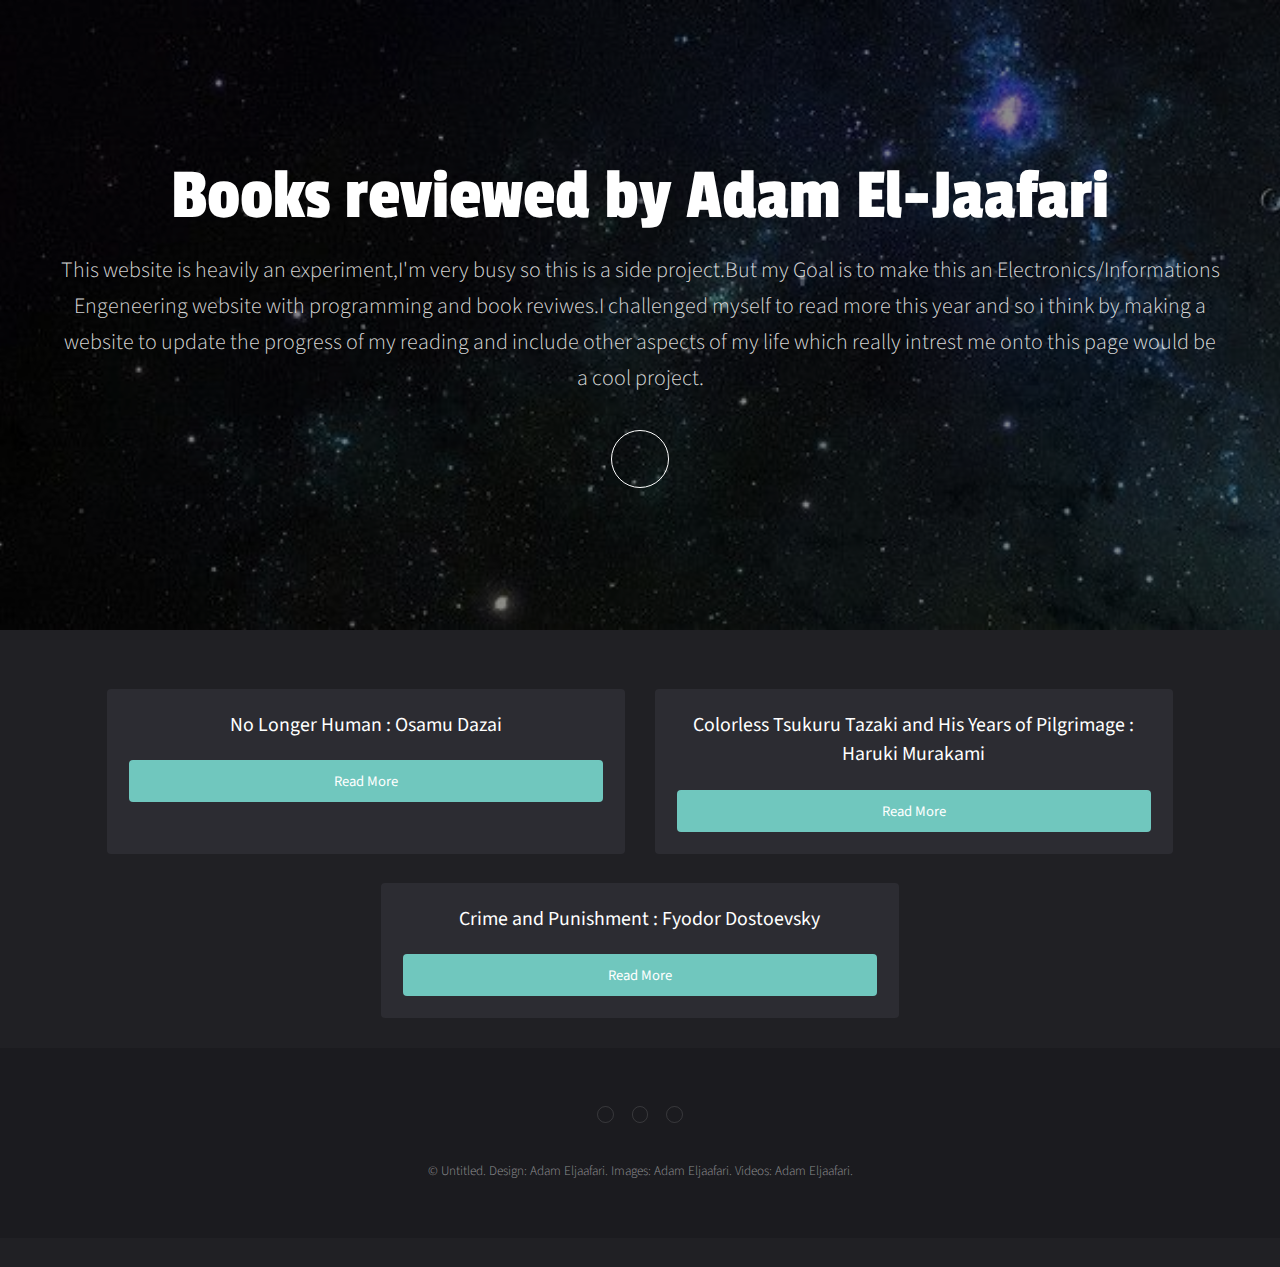
==== index.html @ 01884f1a "Add files via upload" ====
<!DOCTYPE HTML>
<!--
	Full Motion by TEMPLATED
	templated.co @templatedco
	Released for free under the Creative Commons Attribution 3.0 license (templated.co/license)
-->
<html>
	<head>
		<title>My Life</title>
		<meta charset="utf-8" />
		<meta name="viewport" content="width=device-width, initial-scale=1" />
		<link rel="stylesheet" href="assets/css/main.css" />
	</head>
	<body id="top">

			<!-- Banner -->
			<!--
				To use a video as your background, set data-video to the name of your video without
				its extension (eg. images/banner). Your video must be available in both .mp4 and .webm
				formats to work correctly.
			-->
				<section id="banner">
					<div class="inner">
						<header>
							<h1>Books reviewed by Adam El-Jaafari</h1>
							<p>This website is heavily an experiment,I'm very busy so this is a side project.But my Goal is to make this an Electronics/Informations Engeneering website with programming and book reviwes.I challenged myself to read more this year and so i think by making a website to update the progress of my reading and include other aspects of my life which really intrest me onto this page would be a cool project.
							</p>
						</header>
						<a href="#main" class="more">Learn More</a>
					</div>
				</section>

			<!-- Main -->
				<div id="main">
					<div class="inner">

					<!-- Boxes -->
						<div class="thumbnails">

							<div class="box">
								<a href="NLH.html" class="image fit"><img src="images/pic01.jpg" alt="" /></a>
								<div class="inner">
									<h3>No Longer Human : Osamu Dazai</h3>
									
									<a href="NLH.html" class="button fit">Read More</a>
								</div>
							</div>

							<div class="box">
								<a href="CTT.html" class="image fit"><img src="images/pic02.jpg" alt="" /></a>
								<div class="inner">
									<h3>Colorless Tsukuru Tazaki and His Years of Pilgrimage : 	
										Haruki Murakami </h3>
									
									<a href="CTT.html" class="button fit">Read More</a>
								</div>
							</div>

							<div class="box">
								<a href="CAP.html" class="image fit"><img src="images/pic03.jpg" alt="" /></a>
								<div class="inner">
									<h3>Crime and Punishment : Fyodor Dostoevsky
										</h3>
									
									<a href="CAP.html" class="button fit">Read More</a>
							</div>


						</div>

					</div>
				</div>

			<!-- Footer -->
				<footer id="footer">
					<div class="inner">

						<ul class="icons">
							<li><a href="https://github.com/Osteopourosis" class="icon fa-github"><span class="label">Twitter</span></a></li>
							<li><a href="https://www.linkedin.com/in/adameljaafari/" class="icon fa-linkedin"><span class="label">Facebook</span></a></li>
							<li><a href="https://www.instagram.com/eljaafariadam/" class="icon fa-instagram"><span class="label">Instagram</span></a></li>
							
						</ul>
						<p class="copyright">&copy; Untitled. Design: Adam Eljaafari</a>. Images: Adam Eljaafari</a>. Videos: Adam Eljaafari</a>.</p>
					</div>
				</footer>

		<!-- Scripts -->
			<script src="assets/js/jquery.min.js"></script>
			<script src="assets/js/jquery.scrolly.min.js"></script>
			<script src="assets/js/skel.min.js"></script>
			<script src="assets/js/util.js"></script>
			<script src="assets/js/main.js"></script>

	</body>
</html>
---- assets/css/main.css ----
@charset "UTF-8";
@import url(font-awesome.min.css);
@import url("https://fonts.googleapis.com/css?family=Source+Sans+Pro:300,400|Passion+One:400");

/*
	Full Motion by TEMPLATED
	templated.co @templatedco
	Released for free under the Creative Commons Attribution 3.0 license (templated.co/license)
*/

/* Reset */

	html, body, div, span, applet, object, iframe, h1, h2, h3, h4, h5, h6, p, blockquote, pre, a, abbr, acronym, address, big, cite, code, del, dfn, em, img, ins, kbd, q, s, samp, small, strike, strong, sub, sup, tt, var, b, u, i, center, dl, dt, dd, ol, ul, li, fieldset, form, label, legend, table, caption, tbody, tfoot, thead, tr, th, td, article, aside, canvas, details, embed, figure, figcaption, footer, header, hgroup, menu, nav, output, ruby, section, summary, time, mark, audio, video {
		margin: 0;
		padding: 0;
		border: 0;
		font-size: 100%;
		font: inherit;
		vertical-align: baseline;
	}

	article, aside, details, figcaption, figure, footer, header, hgroup, menu, nav, section {
		display: block;
	}

	body {
		line-height: 1;
	}

	ol, ul {
		list-style: none;
	}

	blockquote, q {
		quotes: none;
	}

	blockquote:before, blockquote:after, q:before, q:after {
		content: '';
		content: none;
	}

	table {
		border-collapse: collapse;
		border-spacing: 0;
	}

	body {
		-webkit-text-size-adjust: none;
	}

/* Box Model */

	*, *:before, *:after {
		-moz-box-sizing: border-box;
		-webkit-box-sizing: border-box;
		box-sizing: border-box;
	}

/* Basic */

	@-ms-viewport {
		width: device-width;
	}

	body {
		-ms-overflow-style: scrollbar;
	}

	@media screen and (max-width: 480px) {

		html, body {
			min-width: 320px;
		}

	}

	body {
		background: #202024;
	}

		body.is-loading *, body.is-loading *:before, body.is-loading *:after {
			-moz-animation: none !important;
			-webkit-animation: none !important;
			-ms-animation: none !important;
			animation: none !important;
			-moz-transition: none !important;
			-webkit-transition: none !important;
			-ms-transition: none !important;
			transition: none !important;
		}

/* Type */

	body, input, select, textarea {
		color: rgba(255, 255, 255, 0.75);
		font-family: "Source Sans Pro", sans-serif;
		font-size: 14pt;
		font-weight: 300;
		line-height: 1.65;
	}

		@media screen and (max-width: 1680px) {

			body, input, select, textarea {
				font-size: 11pt;
			}

		}

		@media screen and (max-width: 1280px) {

			body, input, select, textarea {
				font-size: 11pt;
			}

		}

		@media screen and (max-width: 980px) {

			body, input, select, textarea {
				font-size: 12pt;
			}

		}

		@media screen and (max-width: 736px) {

			body, input, select, textarea {
				font-size: 12pt;
			}

		}

		@media screen and (max-width: 480px) {

			body, input, select, textarea {
				font-size: 12pt;
			}

		}

	a {
		-moz-transition: background-color 0.2s ease-in-out, color 0.2s ease-in-out;
		-webkit-transition: background-color 0.2s ease-in-out, color 0.2s ease-in-out;
		-ms-transition: background-color 0.2s ease-in-out, color 0.2s ease-in-out;
		transition: background-color 0.2s ease-in-out, color 0.2s ease-in-out;
		color: rgba(255, 255, 255, 0.75);
		text-decoration: none;
		border-bottom: 1px dotted;
		outline: 0;
	}

		a:hover {
			color: #FFF;
			border: none;
		}

	strong, b {
		color: #fff;
		font-weight: 400;
	}

	em, i {
		font-style: italic;
	}

	p {
		margin: 0 0 2em 0;
	}

	h1, h2, h3, h4, h5, h6 {
		color: #fff;
		font-weight: 400;
		line-height: 1.5;
		margin: 0 0 1em 0;
	}

		h1 a, h2 a, h3 a, h4 a, h5 a, h6 a {
			color: inherit;
			text-decoration: none;
		}

	h2 {
		font-size: 1.75em;
	}

	h3 {
		font-size: 1.35em;
	}

	h4 {
		font-size: 1.1em;
	}

	h5 {
		font-size: 0.9em;
	}

	h6 {
		font-size: 0.7em;
	}

	sub {
		font-size: 0.8em;
		position: relative;
		top: 0.5em;
	}

	sup {
		font-size: 0.8em;
		position: relative;
		top: -0.5em;
	}

	blockquote {
		border-left: solid 4px rgba(144, 144, 144, 0.25);
		font-style: italic;
		margin: 0 0 2em 0;
		padding: 0.5em 0 0.5em 2em;
	}

	code {
		background: rgba(144, 144, 144, 0.075);
		border-radius: 4px;
		border: solid 1px rgba(144, 144, 144, 0.25);
		font-family: "Courier New", monospace;
		font-size: 0.9em;
		margin: 0 0.25em;
		padding: 0.25em 0.65em;
	}

	pre {
		-webkit-overflow-scrolling: touch;
		font-family: "Courier New", monospace;
		font-size: 0.9em;
		margin: 0 0 2em 0;
	}

		pre code {
			display: block;
			line-height: 1.75;
			padding: 1em 1.5em;
			overflow-x: auto;
		}

	hr {
		border: 0;
		border-bottom: solid 1px rgba(144, 144, 144, 0.25);
		margin: 2em 0;
	}

		hr.major {
			margin: 3em 0;
		}

	.align-left {
		text-align: left;
	}

	.align-center {
		text-align: center;
	}

	.align-right {
		text-align: right;
	}

/* Section/Article */

	section.special, article.special {
		text-align: center;
	}

	header p {
		color: rgba(255, 255, 255, 0.5);
		position: relative;
		margin: 0 0 1.5em 0;
	}

	header h2 + p {
		font-size: 1.25em;
		margin-top: -1em;
	}

	header h3 + p {
		font-size: 1.1em;
		margin-top: -0.8em;
	}

	header h4 + p,
	header h5 + p,
	header h6 + p {
		font-size: 0.9em;
		margin-top: -0.6em;
	}

/* Box */

	.thumbnails {
		display: -moz-flex;
		display: -webkit-flex;
		display: -ms-flex;
		display: flex;
		-moz-align-items: stretch;
		-webkit-align-items: stretch;
		-ms-align-items: stretch;
		align-items: stretch;
		-moz-justify-content: center;
		-webkit-justify-content: center;
		-ms-justify-content: center;
		justify-content: center;
		-moz-flex-wrap: wrap;
		-webkit-flex-wrap: wrap;
		-ms-flex-wrap: wrap;
		flex-wrap: wrap;
	}

		.thumbnails .box {
			margin: 0 1em 2em 1em;
			width: 30%;
		}

			@media screen and (max-width: 1280px) {

				.thumbnails .box {
					width: 45%;
				}

			}

			@media screen and (max-width: 736px) {

				.thumbnails .box {
					width: 100%;
				}

			}

/* Form */

	form {
		margin: 0 0 2em 0;
	}

	label {
		color: #fff;
		display: block;
		font-size: 0.9em;
		font-weight: 400;
		margin: 0 0 1em 0;
	}

	input[type="text"],
	input[type="password"],
	input[type="email"],
	input[type="tel"],
	select,
	textarea {
		-moz-appearance: none;
		-webkit-appearance: none;
		-ms-appearance: none;
		appearance: none;
		background: rgba(144, 144, 144, 0.075);
		border-radius: 4px;
		border: none;
		border: solid 1px rgba(144, 144, 144, 0.25);
		color: inherit;
		display: block;
		outline: 0;
		padding: 0 1em;
		text-decoration: none;
		width: 100%;
	}

		input[type="text"]:invalid,
		input[type="password"]:invalid,
		input[type="email"]:invalid,
		input[type="tel"]:invalid,
		select:invalid,
		textarea:invalid {
			box-shadow: none;
		}

		input[type="text"]:focus,
		input[type="password"]:focus,
		input[type="email"]:focus,
		input[type="tel"]:focus,
		select:focus,
		textarea:focus {
			border-color: #ff8686;
			box-shadow: 0 0 0 1px #ff8686;
		}

	.select-wrapper {
		text-decoration: none;
		display: block;
		position: relative;
	}

		.select-wrapper:before {
			content: "";
			-moz-osx-font-smoothing: grayscale;
			-webkit-font-smoothing: antialiased;
			font-family: FontAwesome;
			font-style: normal;
			font-weight: normal;
			text-transform: none !important;
		}

		.select-wrapper:before {
			color: rgba(144, 144, 144, 0.25);
			display: block;
			height: 2.75em;
			line-height: 2.75em;
			pointer-events: none;
			position: absolute;
			right: 0;
			text-align: center;
			top: 0;
			width: 2.75em;
		}

		.select-wrapper select::-ms-expand {
			display: none;
		}

	input[type="text"],
	input[type="password"],
	input[type="email"],
	select {
		height: 2.75em;
	}

	textarea {
		padding: 0.75em 1em;
	}

	input[type="checkbox"],
	input[type="radio"] {
		-moz-appearance: none;
		-webkit-appearance: none;
		-ms-appearance: none;
		appearance: none;
		display: block;
		float: left;
		margin-right: -2em;
		opacity: 0;
		width: 1em;
		z-index: -1;
	}

		input[type="checkbox"] + label,
		input[type="radio"] + label {
			text-decoration: none;
			color: rgba(255, 255, 255, 0.75);
			cursor: pointer;
			display: inline-block;
			font-size: 1em;
			font-weight: 300;
			padding-left: 2.4em;
			padding-right: 0.75em;
			position: relative;
		}

			input[type="checkbox"] + label:before,
			input[type="radio"] + label:before {
				-moz-osx-font-smoothing: grayscale;
				-webkit-font-smoothing: antialiased;
				font-family: FontAwesome;
				font-style: normal;
				font-weight: normal;
				text-transform: none !important;
			}

			input[type="checkbox"] + label:before,
			input[type="radio"] + label:before {
				background: rgba(144, 144, 144, 0.075);
				border-radius: 4px;
				border: solid 1px rgba(144, 144, 144, 0.25);
				content: '';
				display: inline-block;
				height: 1.65em;
				left: 0;
				line-height: 1.58125em;
				position: absolute;
				text-align: center;
				top: 0;
				width: 1.65em;
			}

		input[type="checkbox"]:checked + label:before,
		input[type="radio"]:checked + label:before {
			background: #ff8686;
			border-color: #ff8686;
			color: #ffffff;
			content: '\f00c';
		}

		input[type="checkbox"]:focus + label:before,
		input[type="radio"]:focus + label:before {
			border-color: #ff8686;
			box-shadow: 0 0 0 1px #ff8686;
		}

	input[type="checkbox"] + label:before {
		border-radius: 4px;
	}

	input[type="radio"] + label:before {
		border-radius: 100%;
	}

	::-webkit-input-placeholder {
		color: rgba(255, 255, 255, 0.5) !important;
		opacity: 1.0;
	}

	:-moz-placeholder {
		color: rgba(255, 255, 255, 0.5) !important;
		opacity: 1.0;
	}

	::-moz-placeholder {
		color: rgba(255, 255, 255, 0.5) !important;
		opacity: 1.0;
	}

	:-ms-input-placeholder {
		color: rgba(255, 255, 255, 0.5) !important;
		opacity: 1.0;
	}

	.formerize-placeholder {
		color: rgba(255, 255, 255, 0.5) !important;
		opacity: 1.0;
	}

/* Box */

	.box {
		border-radius: 4px;
		margin-bottom: 2em;
		background: #2c2c32;
		text-align: center;
	}

		.box > :last-child,
		.box > :last-child > :last-child,
		.box > :last-child > :last-child > :last-child {
			margin-bottom: 0;
		}

		.box .image.fit {
			margin: 0;
		}

		.box .image img {
			border-radius: 4px 4px 0 0;
		}

		.box .inner {
			padding: 1.5em;
			width: 100% !important;
		}

			@media screen and (max-width: 480px) {

				.box .inner {
					padding: 1em;
				}

			}

		.box.alt {
			border: 0;
			border-radius: 0;
			padding: 0;
		}

/* Icon */

	.icon {
		text-decoration: none;
		border-bottom: none;
		position: relative;
	}

		.icon:before {
			-moz-osx-font-smoothing: grayscale;
			-webkit-font-smoothing: antialiased;
			font-family: FontAwesome;
			font-style: normal;
			font-weight: normal;
			text-transform: none !important;
		}

		.icon > .label {
			display: none;
		}

/* Image */

	.image {
		border-radius: 4px;
		border: 0;
		display: inline-block;
		position: relative;
	}

		.image img {
			border-radius: 4px;
			display: block;
		}

		.image.left, .image.right {
			max-width: 40%;
		}

			.image.left img, .image.right img {
				width: 100%;
			}

		.image.left {
			float: left;
			padding: 0 1.5em 1em 0;
			top: 0.25em;
		}

		.image.right {
			float: right;
			padding: 0 0 1em 1.5em;
			top: 0.25em;
		}

		.image.fit {
			display: block;
			margin: 0 0 2em 0;
			width: 100%;
		}

			.image.fit img {
				width: 100%;
			}

		.image.main {
			display: block;
			margin: 0 0 3em 0;
			width: 100%;
		}

			.image.main img {
				width: 100%;
			}

/* List */

	ol {
		list-style: decimal;
		margin: 0 0 2em 0;
		padding-left: 1.25em;
	}

		ol li {
			padding-left: 0.25em;
		}

	ul {
		list-style: disc;
		margin: 0 0 2em 0;
		padding-left: 1em;
	}

		ul li {
			padding-left: 0.5em;
		}

		ul.alt {
			list-style: none;
			padding-left: 0;
		}

			ul.alt li {
				border-top: solid 1px rgba(144, 144, 144, 0.25);
				padding: 0.5em 0;
			}

				ul.alt li:first-child {
					border-top: 0;
					padding-top: 0;
				}

		ul.icons {
			cursor: default;
			list-style: none;
			padding-left: 0;
		}

			ul.icons li {
				display: inline-block;
				text-align: center;
				padding-left: 0;
				padding-right: 1em;
			}

				ul.icons li a {
					display: block;
					border-radius: 100%;
					margin: 0;
					padding: 0.5em;
					border: solid 1px rgba(144, 144, 144, 0.25);
					color: rgba(144, 144, 144, 0.25);
				}

					ul.icons li a:before {
						font-size: 1.5em;
						display: block;
						width: 1.5em;
						height: 1.5em;
						line-height: 1.5em;
					}

					ul.icons li a:hover {
						background-color: #202024;
						color: #FFF;
					}

				ul.icons li:last-child {
					padding-right: 0;
				}

		ul.actions {
			cursor: default;
			list-style: none;
			padding-left: 0;
		}

			ul.actions li {
				display: inline-block;
				padding: 0 1em 0 0;
				vertical-align: middle;
			}

				ul.actions li:last-child {
					padding-right: 0;
				}

			ul.actions.small li {
				padding: 0 0.5em 0 0;
			}

			ul.actions.vertical li {
				display: block;
				padding: 1em 0 0 0;
			}

				ul.actions.vertical li:first-child {
					padding-top: 0;
				}

				ul.actions.vertical li > * {
					margin-bottom: 0;
				}

			ul.actions.vertical.small li {
				padding: 0.5em 0 0 0;
			}

				ul.actions.vertical.small li:first-child {
					padding-top: 0;
				}

			ul.actions.fit {
				display: table;
				margin-left: -1em;
				padding: 0;
				table-layout: fixed;
				width: calc(100% + 1em);
			}

				ul.actions.fit li {
					display: table-cell;
					padding: 0 0 0 1em;
				}

					ul.actions.fit li > * {
						margin-bottom: 0;
					}

				ul.actions.fit.small {
					margin-left: -0.5em;
					width: calc(100% + 0.5em);
				}

					ul.actions.fit.small li {
						padding: 0 0 0 0.5em;
					}

			@media screen and (max-width: 480px) {

				ul.actions {
					margin: 0 0 2em 0;
				}

					ul.actions li {
						padding: 1em 0 0 0;
						display: block;
						text-align: center;
						width: 100%;
					}

						ul.actions li:first-child {
							padding-top: 0;
						}

						ul.actions li > * {
							width: 100%;
							margin: 0 !important;
						}

							ul.actions li > *.icon:before {
								margin-left: -2em;
							}

					ul.actions.small li {
						padding: 0.5em 0 0 0;
					}

						ul.actions.small li:first-child {
							padding-top: 0;
						}

			}

	dl {
		margin: 0 0 2em 0;
	}

		dl dt {
			display: block;
			font-weight: 400;
			margin: 0 0 1em 0;
		}

		dl dd {
			margin-left: 2em;
		}

/* Table */

	.table-wrapper {
		-webkit-overflow-scrolling: touch;
		overflow-x: auto;
	}

	table {
		margin: 0 0 2em 0;
		width: 100%;
	}

		table tbody tr {
			border: solid 1px rgba(144, 144, 144, 0.25);
			border-left: 0;
			border-right: 0;
		}

			table tbody tr:nth-child(2n + 1) {
				background-color: rgba(144, 144, 144, 0.075);
			}

		table td {
			padding: 0.75em 0.75em;
		}

		table th {
			color: #fff;
			font-size: 0.9em;
			font-weight: 400;
			padding: 0 0.75em 0.75em 0.75em;
			text-align: left;
		}

		table thead {
			border-bottom: solid 2px rgba(144, 144, 144, 0.25);
		}

		table tfoot {
			border-top: solid 2px rgba(144, 144, 144, 0.25);
		}

		table.alt {
			border-collapse: separate;
		}

			table.alt tbody tr td {
				border: solid 1px rgba(144, 144, 144, 0.25);
				border-left-width: 0;
				border-top-width: 0;
			}

				table.alt tbody tr td:first-child {
					border-left-width: 1px;
				}

			table.alt tbody tr:first-child td {
				border-top-width: 1px;
			}

			table.alt thead {
				border-bottom: 0;
			}

			table.alt tfoot {
				border-top: 0;
			}

/* Button */

	input[type="submit"],
	input[type="reset"],
	input[type="button"],
	button,
	.button {
		-moz-appearance: none;
		-webkit-appearance: none;
		-ms-appearance: none;
		appearance: none;
		-moz-transition: background-color 0.2s ease-in-out, color 0.2s ease-in-out;
		-webkit-transition: background-color 0.2s ease-in-out, color 0.2s ease-in-out;
		-ms-transition: background-color 0.2s ease-in-out, color 0.2s ease-in-out;
		transition: background-color 0.2s ease-in-out, color 0.2s ease-in-out;
		background-color: #70c7be;
		border-radius: 4px;
		border: 0;
		color: #ffffff !important;
		cursor: pointer;
		display: inline-block;
		font-weight: 400;
		height: 2.85em;
		line-height: 2.95em;
		padding: 0 1.5em;
		text-align: center;
		text-decoration: none;
		white-space: nowrap;
	}

		input[type="submit"]:hover,
		input[type="reset"]:hover,
		input[type="button"]:hover,
		button:hover,
		.button:hover {
			background-color: #82cec6;
		}

		input[type="submit"]:active,
		input[type="reset"]:active,
		input[type="button"]:active,
		button:active,
		.button:active {
			background-color: #5ec0b6;
		}

		input[type="submit"].icon,
		input[type="reset"].icon,
		input[type="button"].icon,
		button.icon,
		.button.icon {
			padding-left: 1.35em;
		}

			input[type="submit"].icon:before,
			input[type="reset"].icon:before,
			input[type="button"].icon:before,
			button.icon:before,
			.button.icon:before {
				margin-right: 0.5em;
			}

		input[type="submit"].fit,
		input[type="reset"].fit,
		input[type="button"].fit,
		button.fit,
		.button.fit {
			display: block;
			margin: 0 0 1em 0;
			width: 100%;
		}

		input[type="submit"].small,
		input[type="reset"].small,
		input[type="button"].small,
		button.small,
		.button.small {
			font-size: 0.8em;
		}

		input[type="submit"].big,
		input[type="reset"].big,
		input[type="button"].big,
		button.big,
		.button.big {
			font-size: 1.35em;
		}

		input[type="submit"].disabled, input[type="submit"]:disabled,
		input[type="reset"].disabled,
		input[type="reset"]:disabled,
		input[type="button"].disabled,
		input[type="button"]:disabled,
		button.disabled,
		button:disabled,
		.button.disabled,
		.button:disabled {
			background-color: rgba(255, 255, 255, 0.75) !important;
			box-shadow: inset 0 -0.15em 0 0 rgba(0, 0, 0, 0.15);
			color: #202024 !important;
			cursor: default;
			opacity: 0.25;
		}

		input[type="submit"].style2,
		input[type="reset"].style2,
		input[type="button"].style2,
		button.style2,
		.button.style2 {
			background-color: #7f92cf;
		}

			input[type="submit"].style2:hover,
			input[type="reset"].style2:hover,
			input[type="button"].style2:hover,
			button.style2:hover,
			.button.style2:hover {
				background-color: #92a2d6;
			}

			input[type="submit"].style2:active,
			input[type="reset"].style2:active,
			input[type="button"].style2:active,
			button.style2:active,
			.button.style2:active {
				background-color: #6c82c8;
			}

		input[type="submit"].style3,
		input[type="reset"].style3,
		input[type="button"].style3,
		button.style3,
		.button.style3 {
			background-color: #9d7ed0;
		}

			input[type="submit"].style3:hover,
			input[type="reset"].style3:hover,
			input[type="button"].style3:hover,
			button.style3:hover,
			.button.style3:hover {
				background-color: #ab91d7;
			}

			input[type="submit"].style3:active,
			input[type="reset"].style3:active,
			input[type="button"].style3:active,
			button.style3:active,
			.button.style3:active {
				background-color: #8f6bc9;
			}

		@media screen and (max-width: 480px) {

			input[type="submit"],
			input[type="reset"],
			input[type="button"],
			button,
			.button {
				padding: 0;
			}

		}

/* Poptrox */

	.poptrox-popup {
		-moz-box-sizing: content-box;
		-webkit-box-sizing: content-box;
		-ms-box-sizing: content-box;
		box-sizing: content-box;
		background: #000;
		box-shadow: 0 0.5em 3em 0 rgba(0, 0, 0, 0.25);
		border-radius: 4px;
		padding: 2em;
		overflow: hidden;
	}

		.poptrox-popup .closer {
			-moz-transition: opacity 0.2s ease-in-out;
			-webkit-transition: opacity 0.2s ease-in-out;
			-ms-transition: opacity 0.2s ease-in-out;
			transition: opacity 0.2s ease-in-out;
			text-decoration: none;
			position: absolute;
			top: .5em;
			right: .5em;
			z-index: 11000;
			-webkit-tap-highlight-color: rgba(255, 255, 255, 0);
			white-space: nowrap;
			text-indent: 2em;
			overflow: hidden;
			width: 2em;
			height: 2em;
			display: block;
		}

			.poptrox-popup .closer:before {
				content: "\f00d";
				-moz-osx-font-smoothing: grayscale;
				-webkit-font-smoothing: antialiased;
				font-family: FontAwesome;
				font-style: normal;
				font-weight: normal;
				text-transform: none !important;
				display: block;
				position: relative;
				text-indent: 0;
				border-radius: 100%;
				box-shadow: inset 0 0 0 1px rgba(255, 255, 255, 0.25);
				color: #ffffff !important;
				width: 2em;
				height: 2em;
				line-height: 2em;
			}

		.poptrox-popup:hover .closer {
			opacity: 0.5;
		}

		.poptrox-popup:hover .closer:hover {
			opacity: 1.0;
		}

		@media screen and (max-width: 736px) {

			.poptrox-popup {
				padding: 0;
			}

				.poptrox-popup .closer {
					display: none !important;
				}

		}

/* Banner */

	#banner {
		-moz-align-items: center;
		-webkit-align-items: center;
		-ms-align-items: center;
		align-items: center;
		display: -moz-flex;
		display: -webkit-flex;
		display: -ms-flex;
		display: flex;
		-moz-justify-content: center;
		-webkit-justify-content: center;
		-ms-justify-content: center;
		justify-content: center;
		padding: 8em 4em 6em 4em;
		min-height: 70vh;
		background-image: url("../../images/spacebanner.jpg");
		background-position: center;
		background-size: cover;
		background-repeat: no-repeat;
		border-top: 0;
		position: relative;
		text-align: center;
		overflow: hidden;
	}

		#banner .inner {
			text-align: center;
			position: relative;
			z-index: 2;
		}

		#banner h1 {
			color: #fff;
			font-size: 5em;
			font-weight: 400;
			font-family: 'Passion One', cursive;
			margin: 0;
		}

			@media screen and (max-width: 980px) {

				#banner h1 {
					font-size: 5em;
				}

			}

			@media screen and (max-width: 736px) {

				#banner h1 {
					font-size: 3em;
				}

			}

		#banner p {
			color: rgba(255, 255, 255, 0.85);
			font-size: 1.5em;
			font-weight: 300;
		}

			@media screen and (max-width: 980px) {

				#banner p {
					font-size: 1.5em;
				}

			}

			@media screen and (max-width: 480px) {

				#banner p {
					font-size: 1.25em;
				}

			}

		#banner a {
			color: rgba(255, 255, 255, 0.75);
			text-decoration: none;
			border-bottom: 1px dotted;
		}

			#banner a:hover {
				color: #FFF;
				border: none;
			}

		#banner .more {
			background-image: url("images/arrow.svg");
			background-position: center 1.35em;
			background-repeat: no-repeat;
			background-size: auto;
			border: 1px solid #fff;
			border-radius: 100%;
			color: rgba(255, 255, 255, 0.75);
			display: block;
			height: 4em;
			text-indent: 4em;
			overflow: hidden;
			white-space: nowrap;
			width: 4em;
			z-index: 2;
			margin: 0 auto 2em auto;
		}

			#banner .more:hover {
				background-color: rgba(255, 255, 255, 0.05);
				border: 1px solid #fff;
				color: #FFF;
			}

		#banner video {
			-moz-transform: translateX(50%) translateY(50%);
			-webkit-transform: translateX(50%) translateY(50%);
			-ms-transform: translateX(50%) translateY(50%);
			transform: translateX(50%) translateY(50%);
			position: absolute;
			bottom: 50%;
			right: 50%;
			width: auto;
			height: auto;
			min-width: 100%;
			min-height: 100%;
			overflow: hidden;
		}

		#banner:before {
			-moz-transition: opacity 3s ease;
			-webkit-transition: opacity 3s ease;
			-ms-transition: opacity 3s ease;
			transition: opacity 3s ease;
			-moz-transition-delay: 1s;
			-webkit-transition-delay: 1s;
			-ms-transition-delay: 1s;
			transition-delay: 1s;
			content: '';
			background-color: #000000;
			display: block;
			height: 100%;
			left: 0;
			opacity: 0.45;
			position: absolute;
			top: 0;
			width: 100%;
			z-index: 1;
		}

		@media screen and (max-width: 1280px) {

			#banner video {
				display: none;
			}

		}

		@media screen and (max-width: 980px) {

			#banner br {
				display: none;
			}

		}

		@media screen and (max-width: 736px) {

			#banner {
				min-height: 0;
				padding: 6em 2em 4em 2em;
			}

				#banner br {
					display: none;
				}

		}

		body.is-loading #banner:before {
			opacity: 1;
		}

/* Main */

	#main {
		padding: 4em 0 2em 0;
	}

		@media screen and (max-width: 736px) {

			#main {
				padding: 3em 0 1em 0;
			}

		}

		#main .inner {
			width: 90%;
			max-width: 80em;
			margin: 0 auto;
		}

			@media screen and (max-width: 480px) {

				#main .inner {
					width: 95%;
				}

			}

/* Footer */

	#footer {
		padding: 4em 0 2em 0;
		background-color: #1b1b1f;
		text-align: center;
	}

		#footer .inner {
			width: 50%;
			margin: 0 auto;
		}

			@media screen and (max-width: 980px) {

				#footer .inner {
					width: 75%;
				}

			}

			@media screen and (max-width: 480px) {

				#footer .inner {
					width: 90%;
				}

			}

		#footer .copyright {
			color: rgba(255, 255, 255, 0.5);
			font-size: 0.9em;
			margin: 0 0 2em 0;
			padding: 0;
			text-align: center;
		}

		@media screen and (max-width: 736px) {

			#footer {
				padding: 3em 0 1em 0;
			}

		}
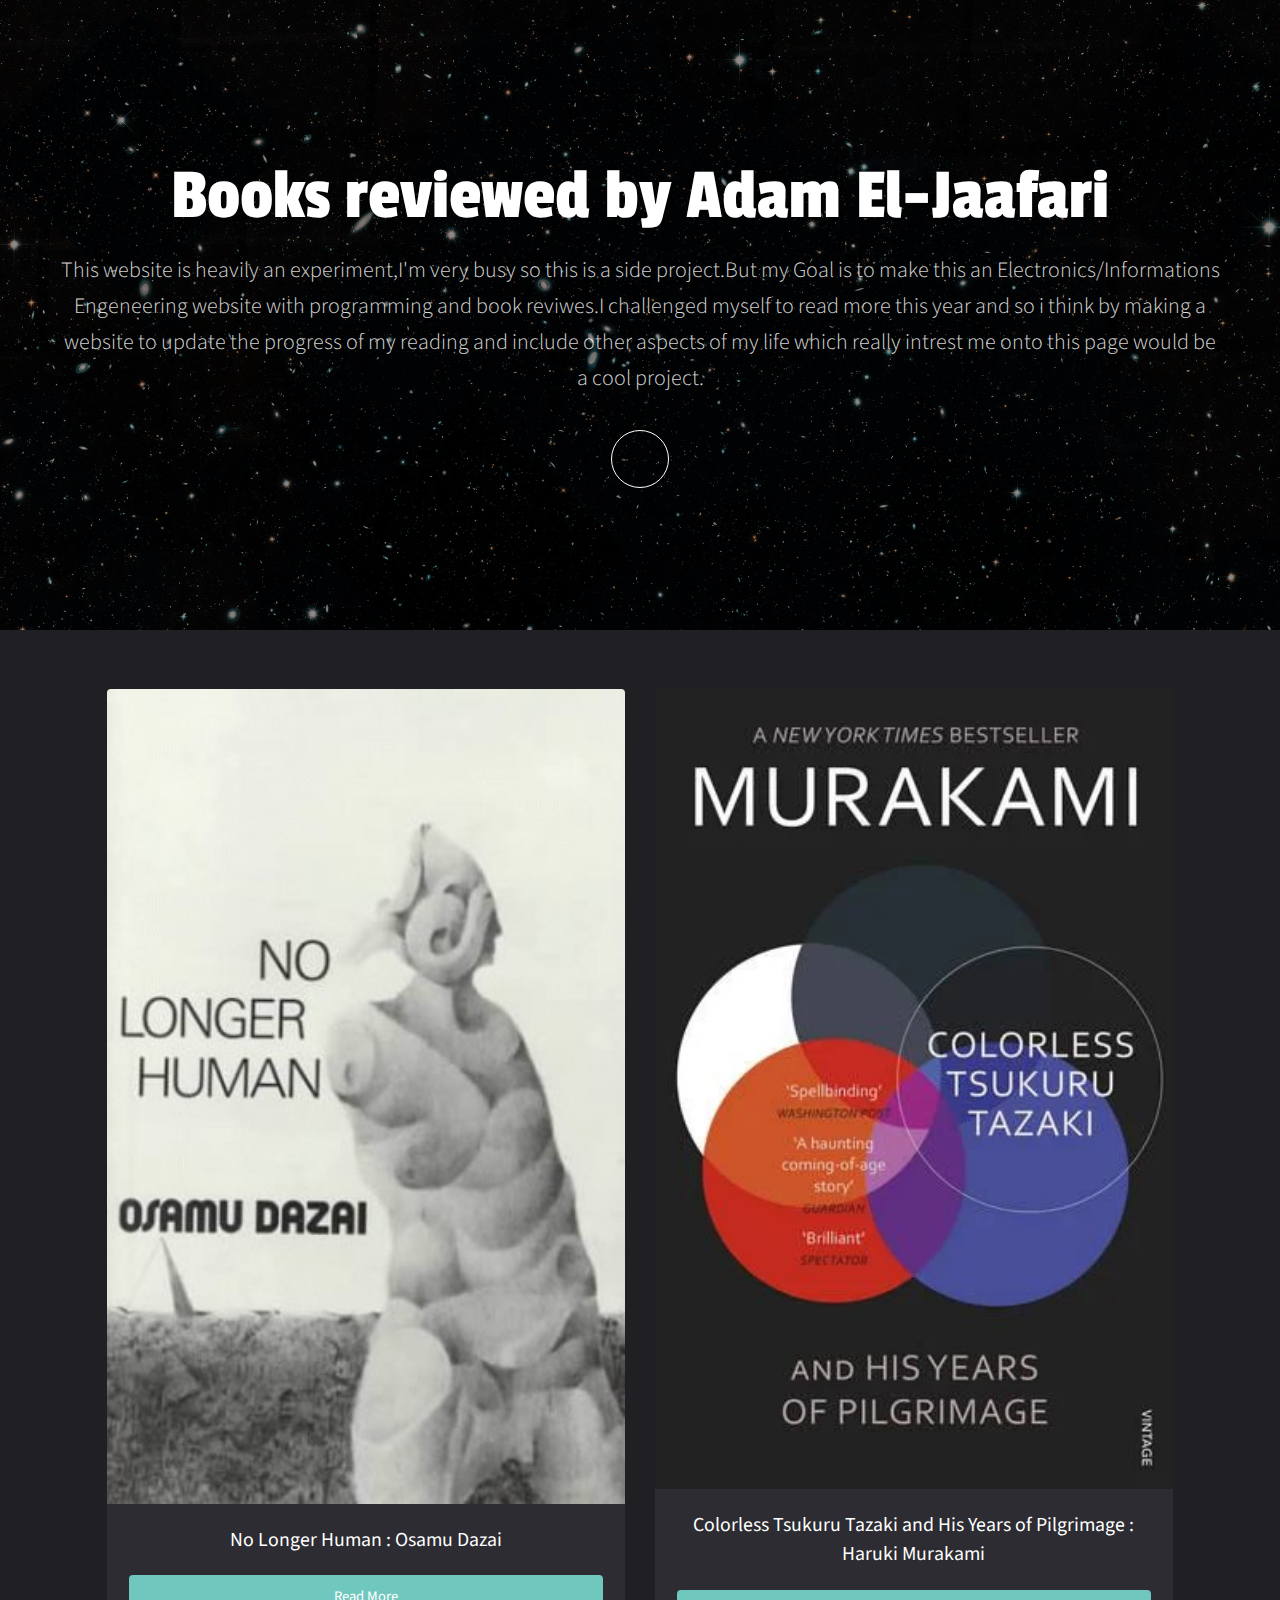
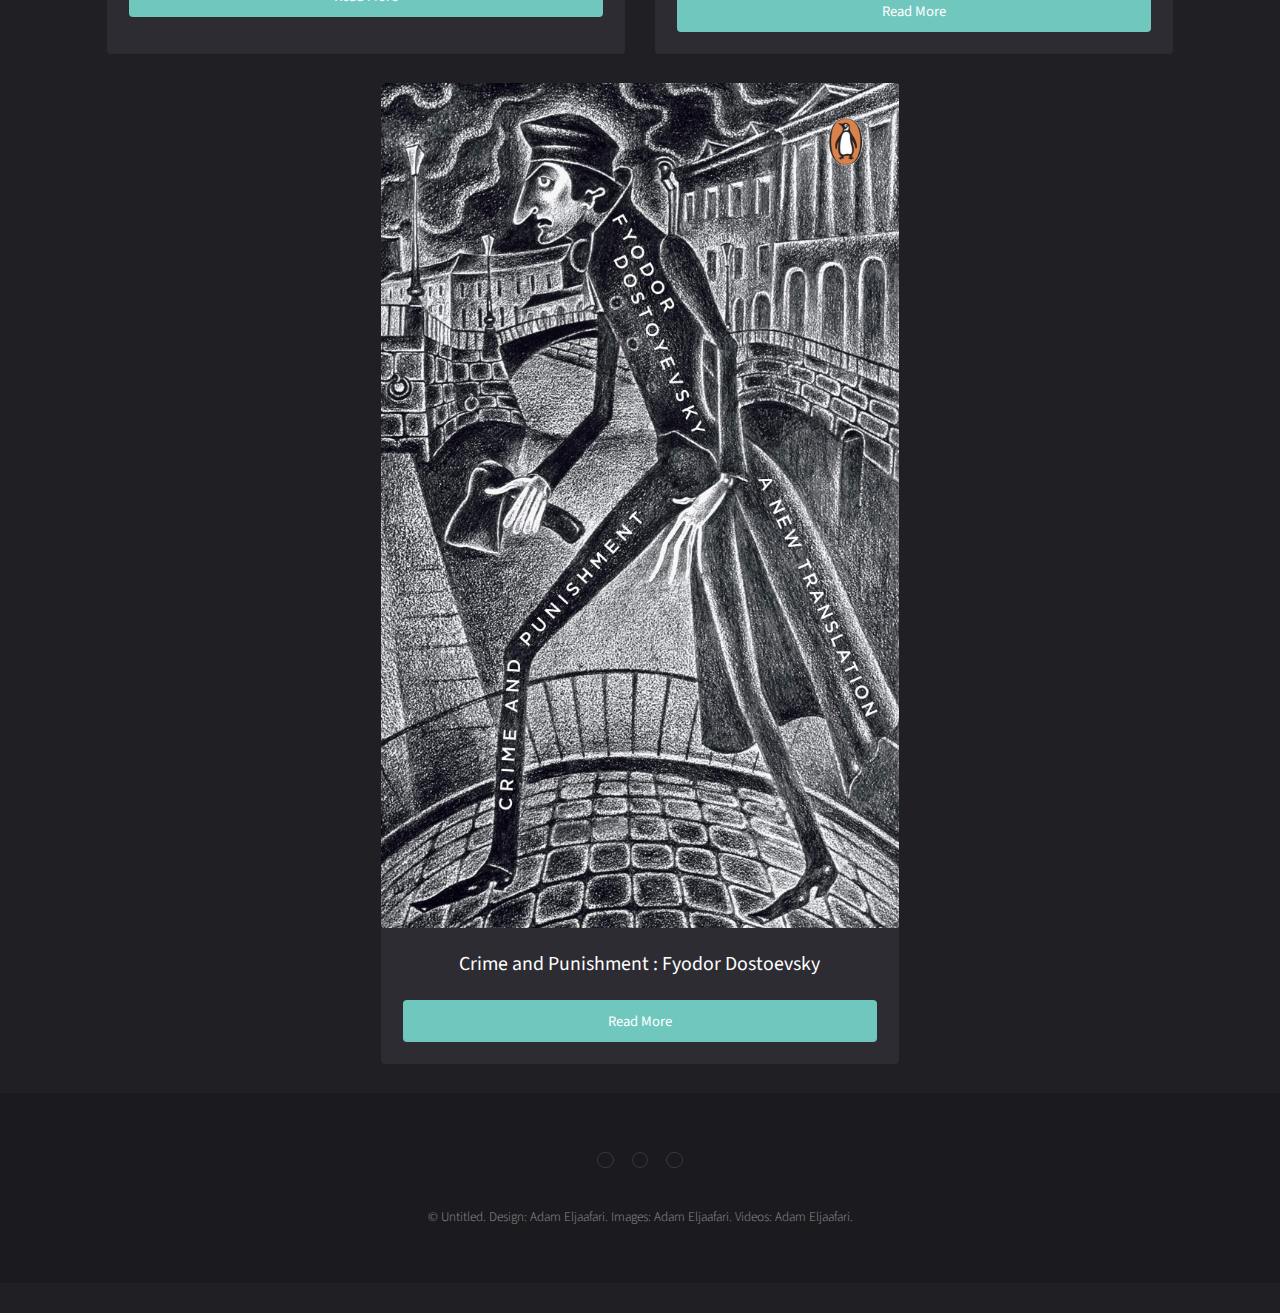
==== commit 179de1e6: "Update index.html" ====
--- a/index.html
+++ b/index.html
@@ -6,6 +6,7 @@
 -->
 <html>
 	<head>
+		<link rel="icon" href="https://images.fineartamerica.com/images/artworkimages/mediumlarge/2/berserk-logo-edith-atresia.jpg">
 		<title>My Life</title>
 		<meta charset="utf-8" />
 		<meta name="viewport" content="width=device-width, initial-scale=1" />
@@ -93,4 +94,4 @@
 			<script src="assets/js/main.js"></script>
 
 	</body>
-</html>+</html>
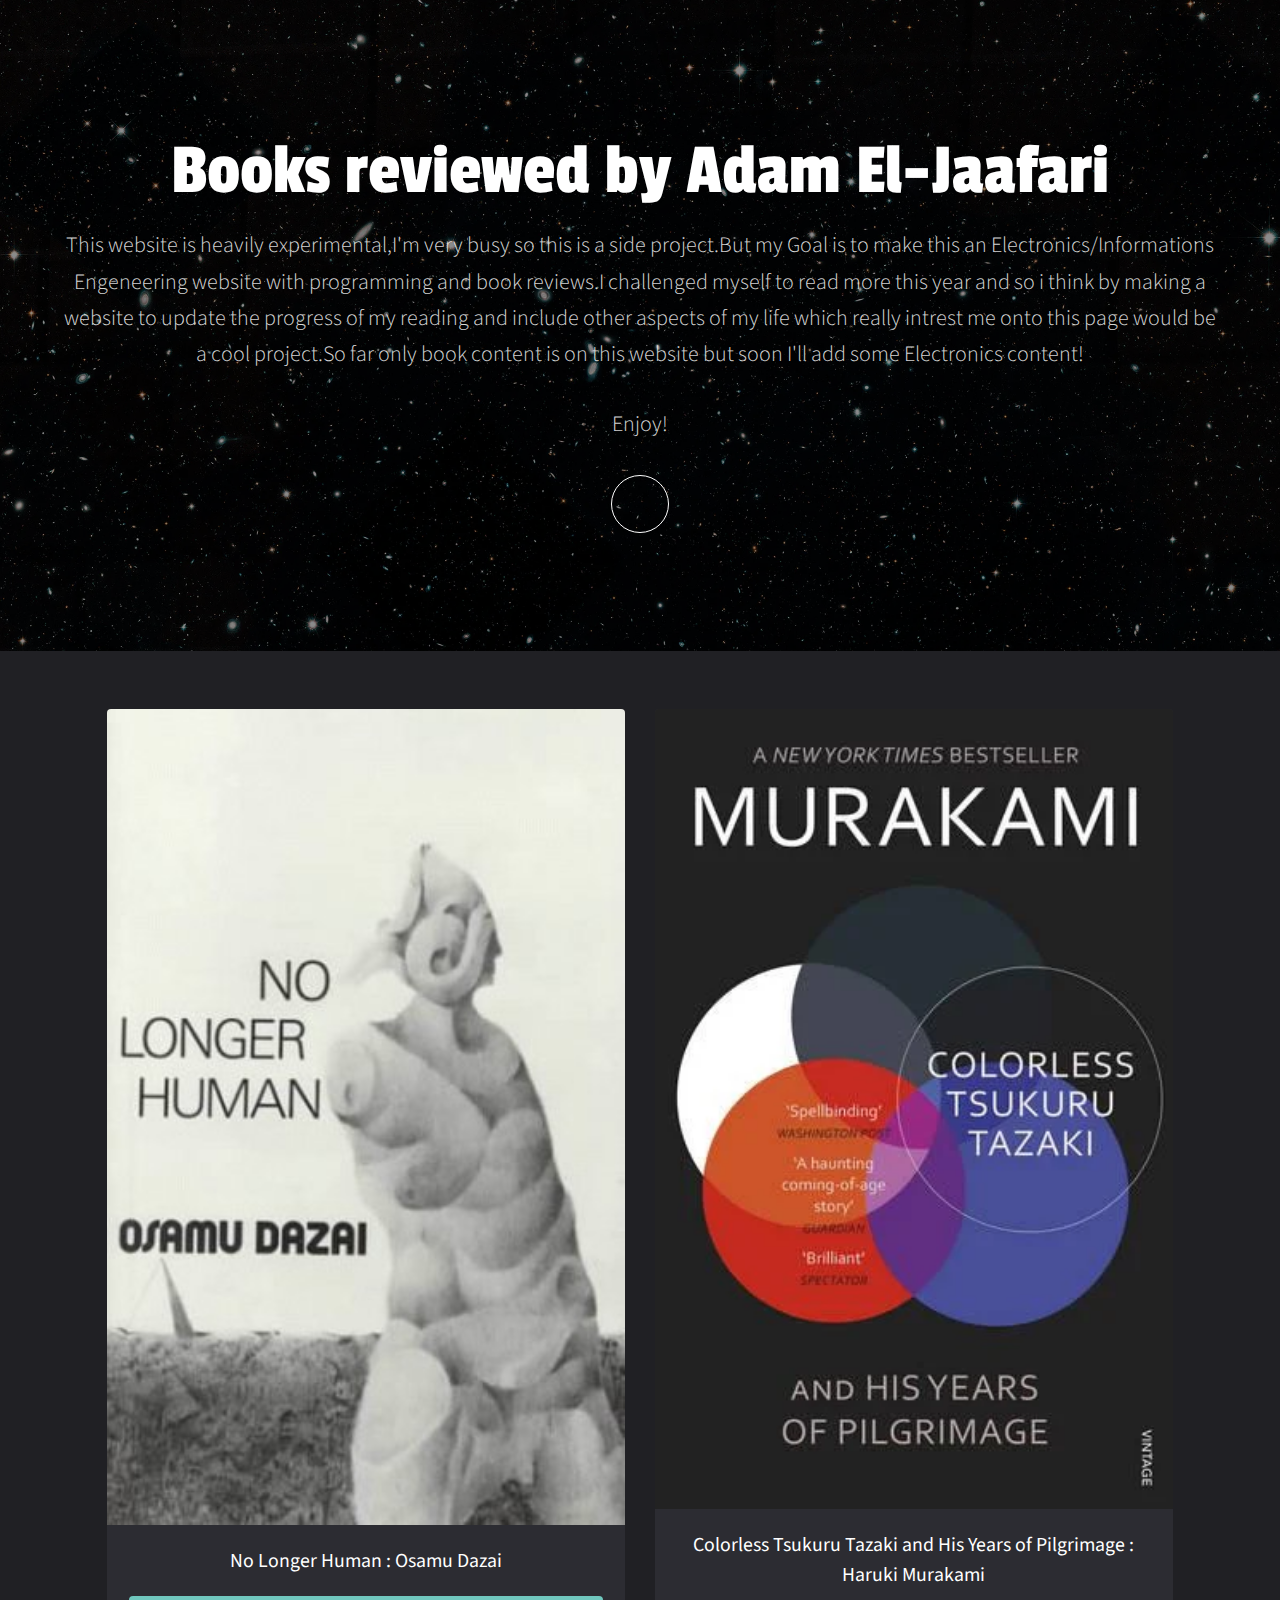
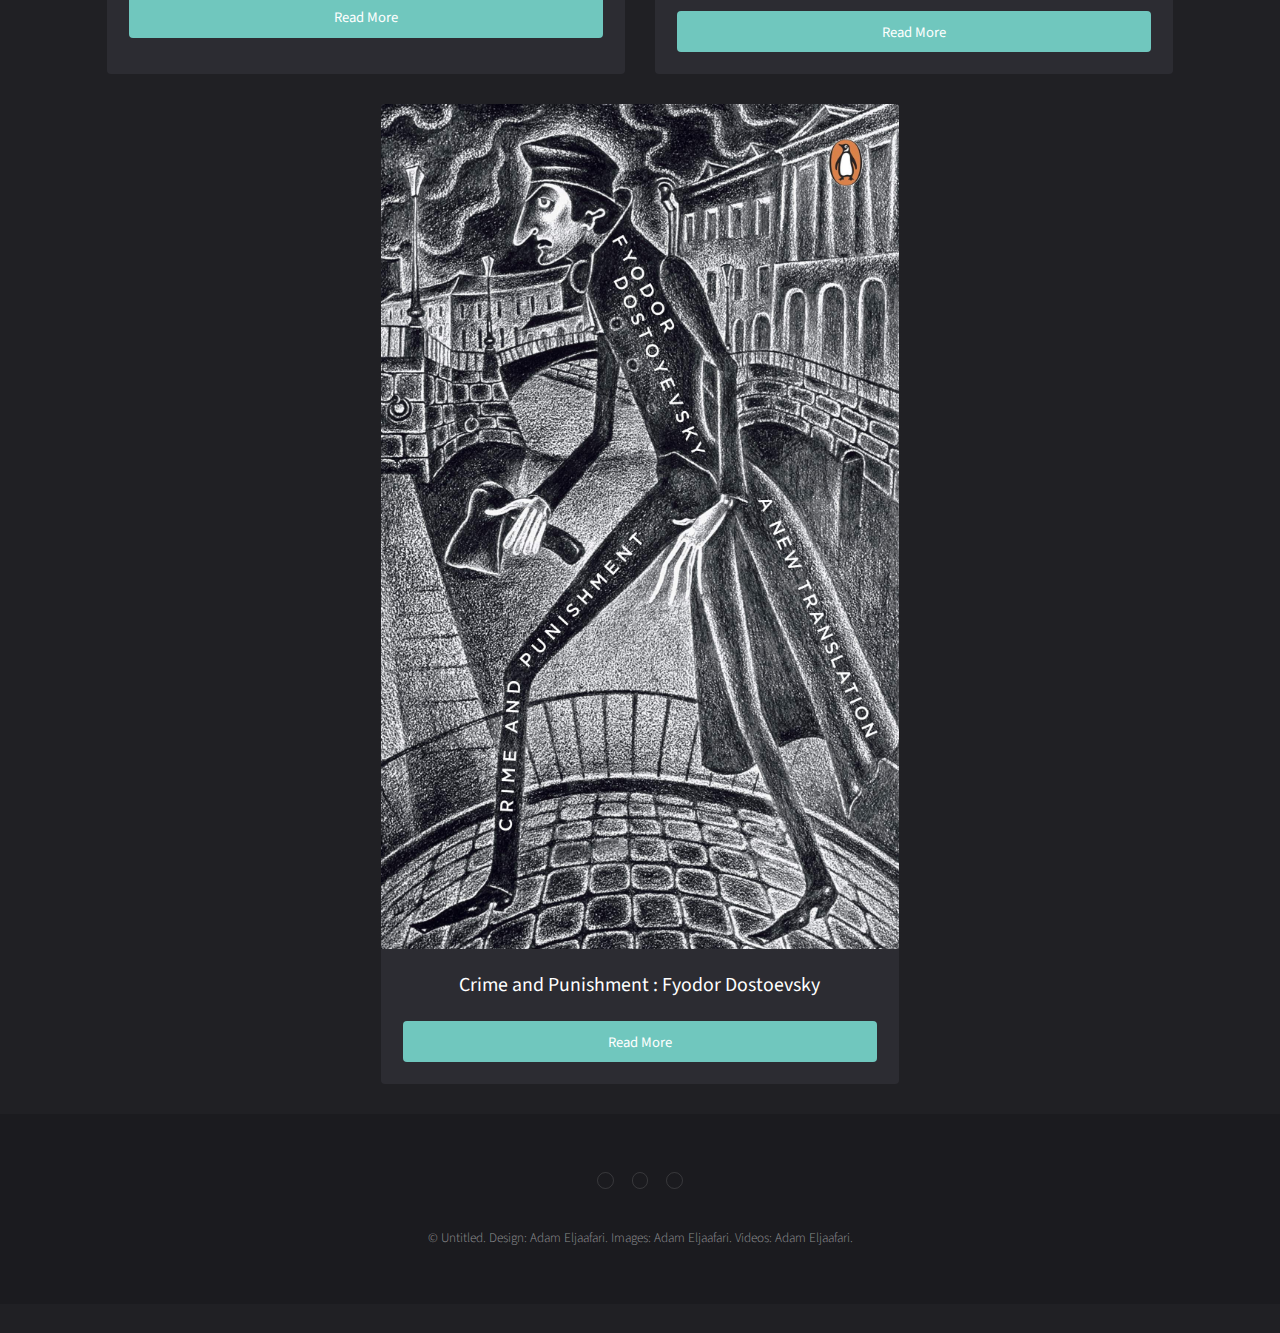
==== commit 4de957fa: "Update index.html" ====
--- a/index.html
+++ b/index.html
@@ -7,7 +7,7 @@
 <html>
 	<head>
 		<link rel="icon" href="https://images.fineartamerica.com/images/artworkimages/mediumlarge/2/berserk-logo-edith-atresia.jpg">
-		<title>My Life</title>
+		<title>Eljaa</title>
 		<meta charset="utf-8" />
 		<meta name="viewport" content="width=device-width, initial-scale=1" />
 		<link rel="stylesheet" href="assets/css/main.css" />
@@ -24,8 +24,9 @@
 					<div class="inner">
 						<header>
 							<h1>Books reviewed by Adam El-Jaafari</h1>
-							<p>This website is heavily an experiment,I'm very busy so this is a side project.But my Goal is to make this an Electronics/Informations Engeneering website with programming and book reviwes.I challenged myself to read more this year and so i think by making a website to update the progress of my reading and include other aspects of my life which really intrest me onto this page would be a cool project.
+							<p>This website is heavily experimental,I'm very busy so this is a side project.But my Goal is to make this an Electronics/Informations Engeneering website with programming and book reviews.I challenged myself to read more this year and so i think by making a website to update the progress of my reading and include other aspects of my life which really intrest me onto this page would be a cool project.So far only book content is on this website but soon I'll add some Electronics content!
 							</p>
+							<p>Enjoy!</p>
 						</header>
 						<a href="#main" class="more">Learn More</a>
 					</div>
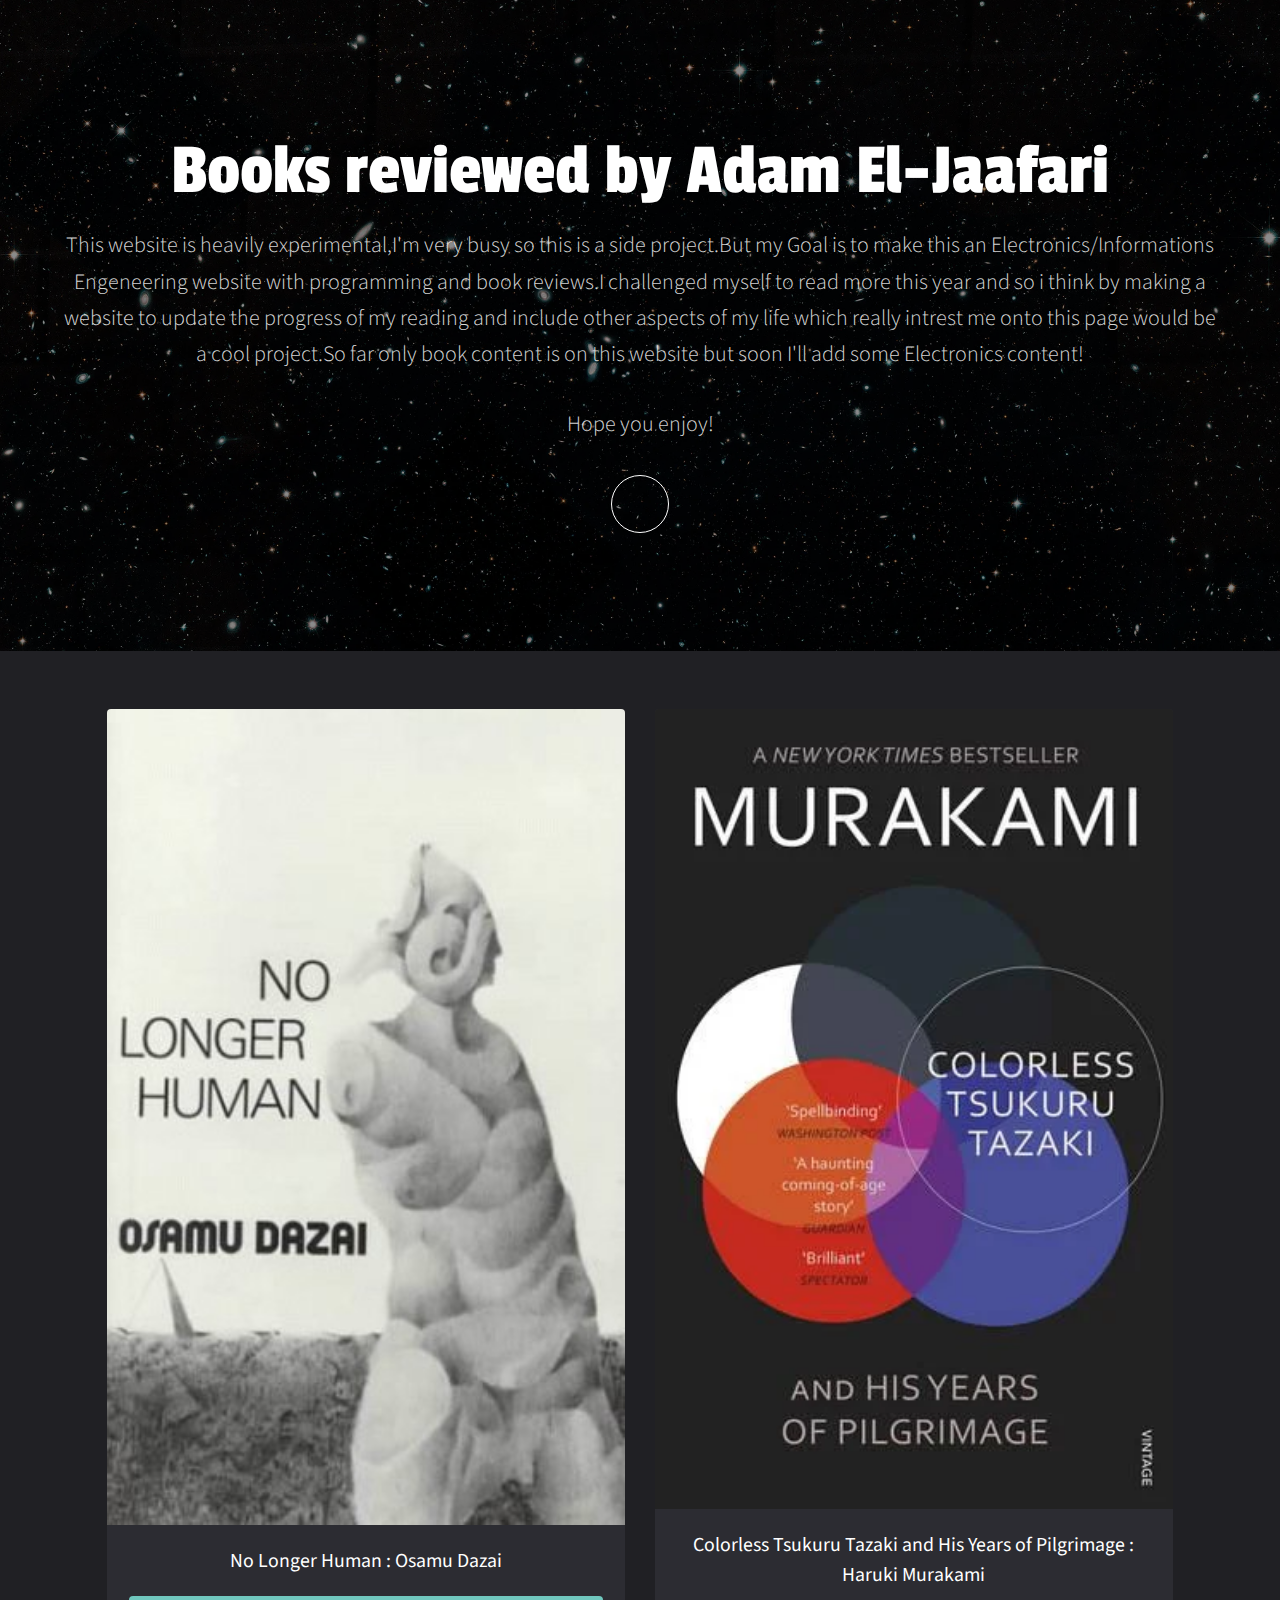
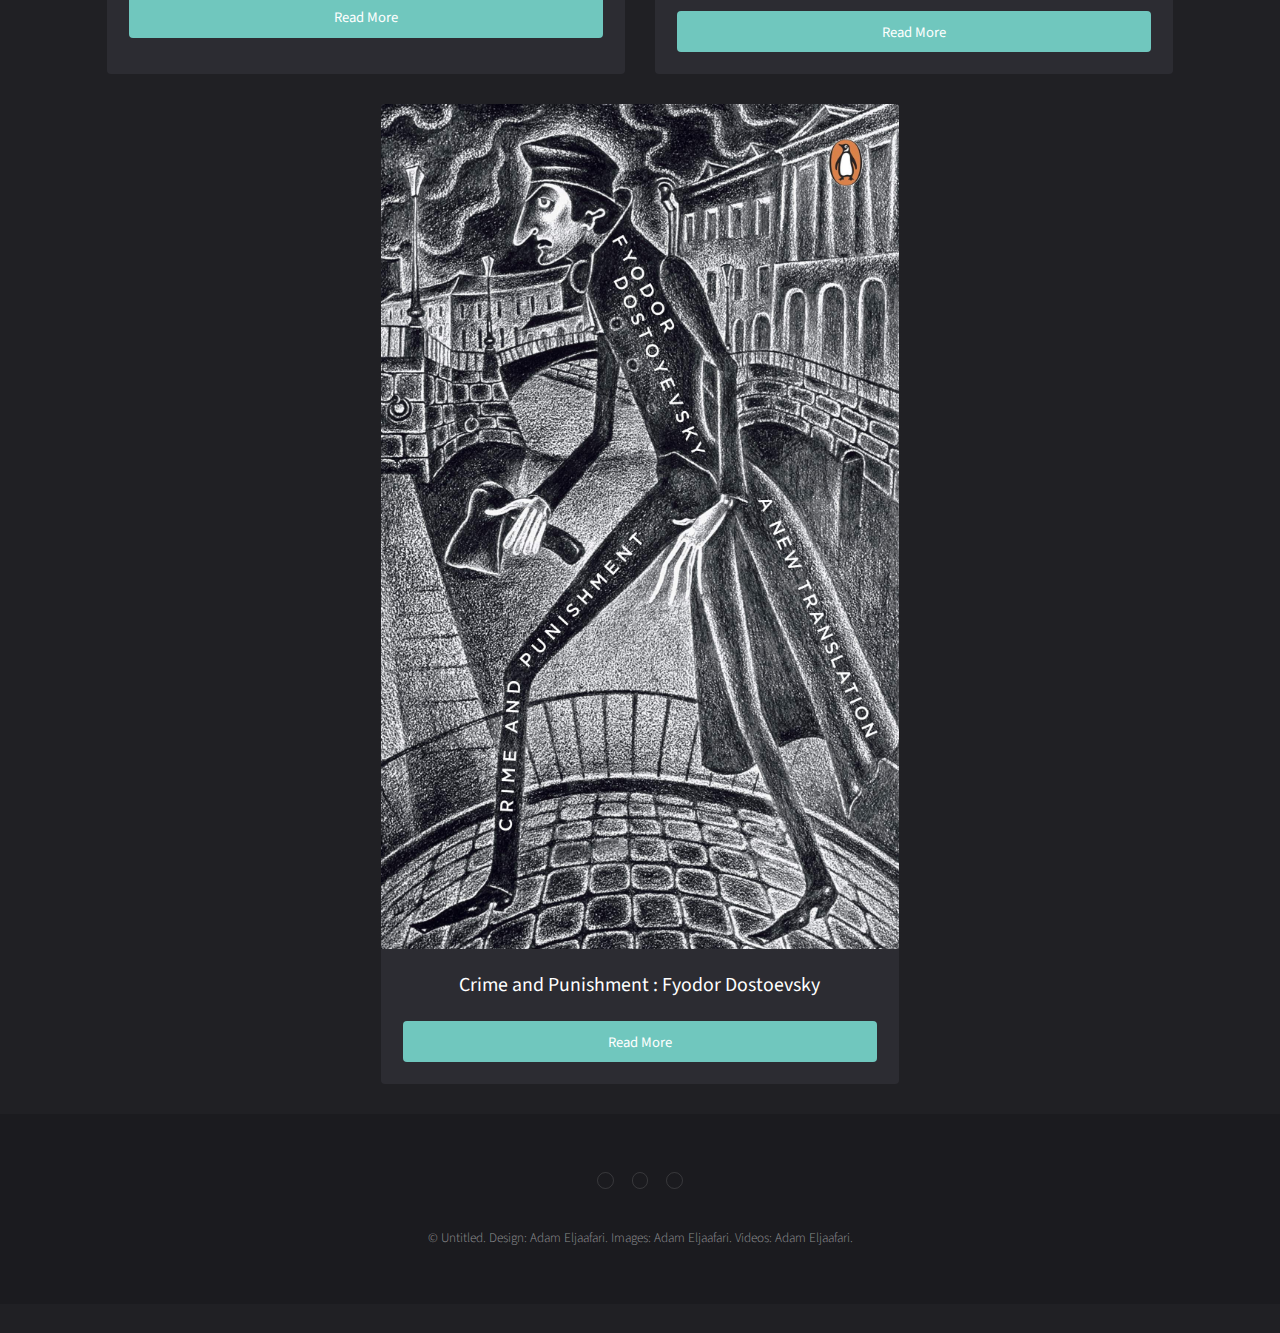
==== commit 2b55b3de: "Update index.html" ====
--- a/index.html
+++ b/index.html
@@ -26,7 +26,7 @@
 							<h1>Books reviewed by Adam El-Jaafari</h1>
 							<p>This website is heavily experimental,I'm very busy so this is a side project.But my Goal is to make this an Electronics/Informations Engeneering website with programming and book reviews.I challenged myself to read more this year and so i think by making a website to update the progress of my reading and include other aspects of my life which really intrest me onto this page would be a cool project.So far only book content is on this website but soon I'll add some Electronics content!
 							</p>
-							<p>Enjoy!</p>
+							<p>Hope you enjoy!</p>
 						</header>
 						<a href="#main" class="more">Learn More</a>
 					</div>
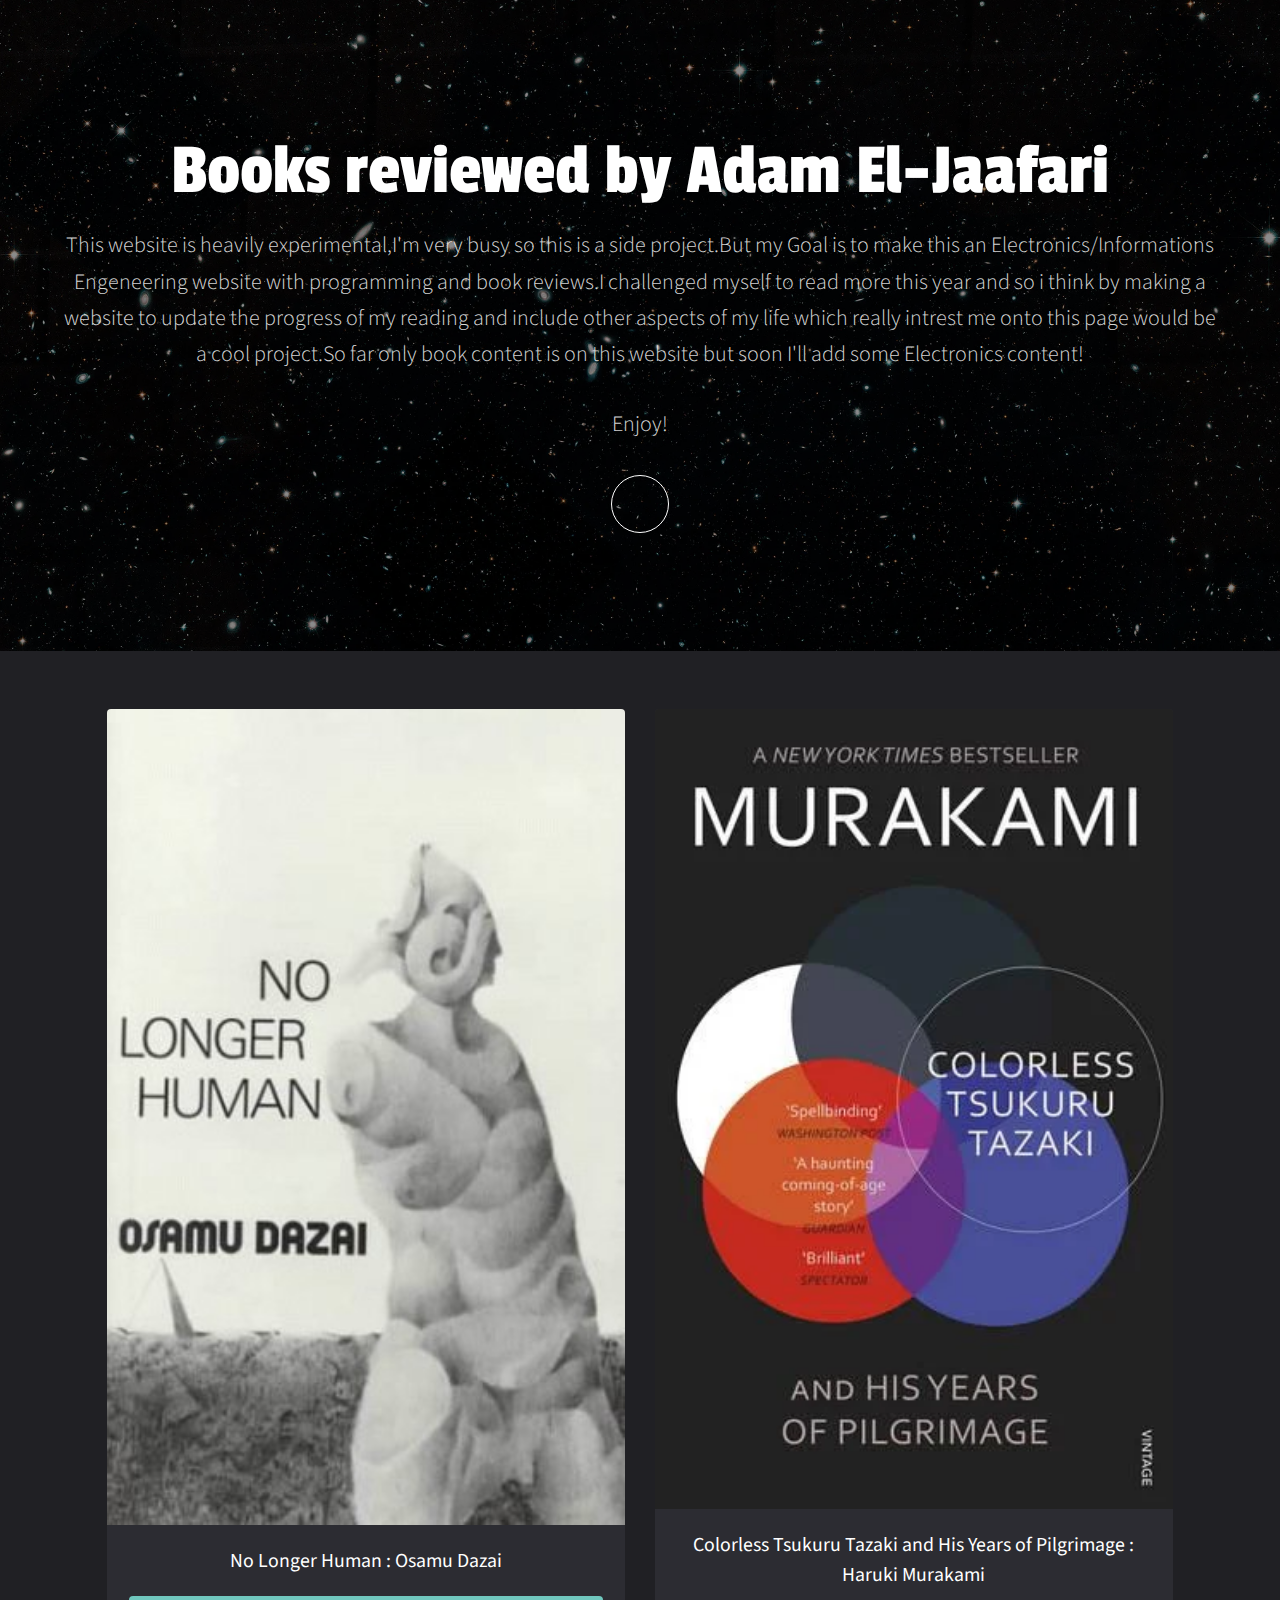
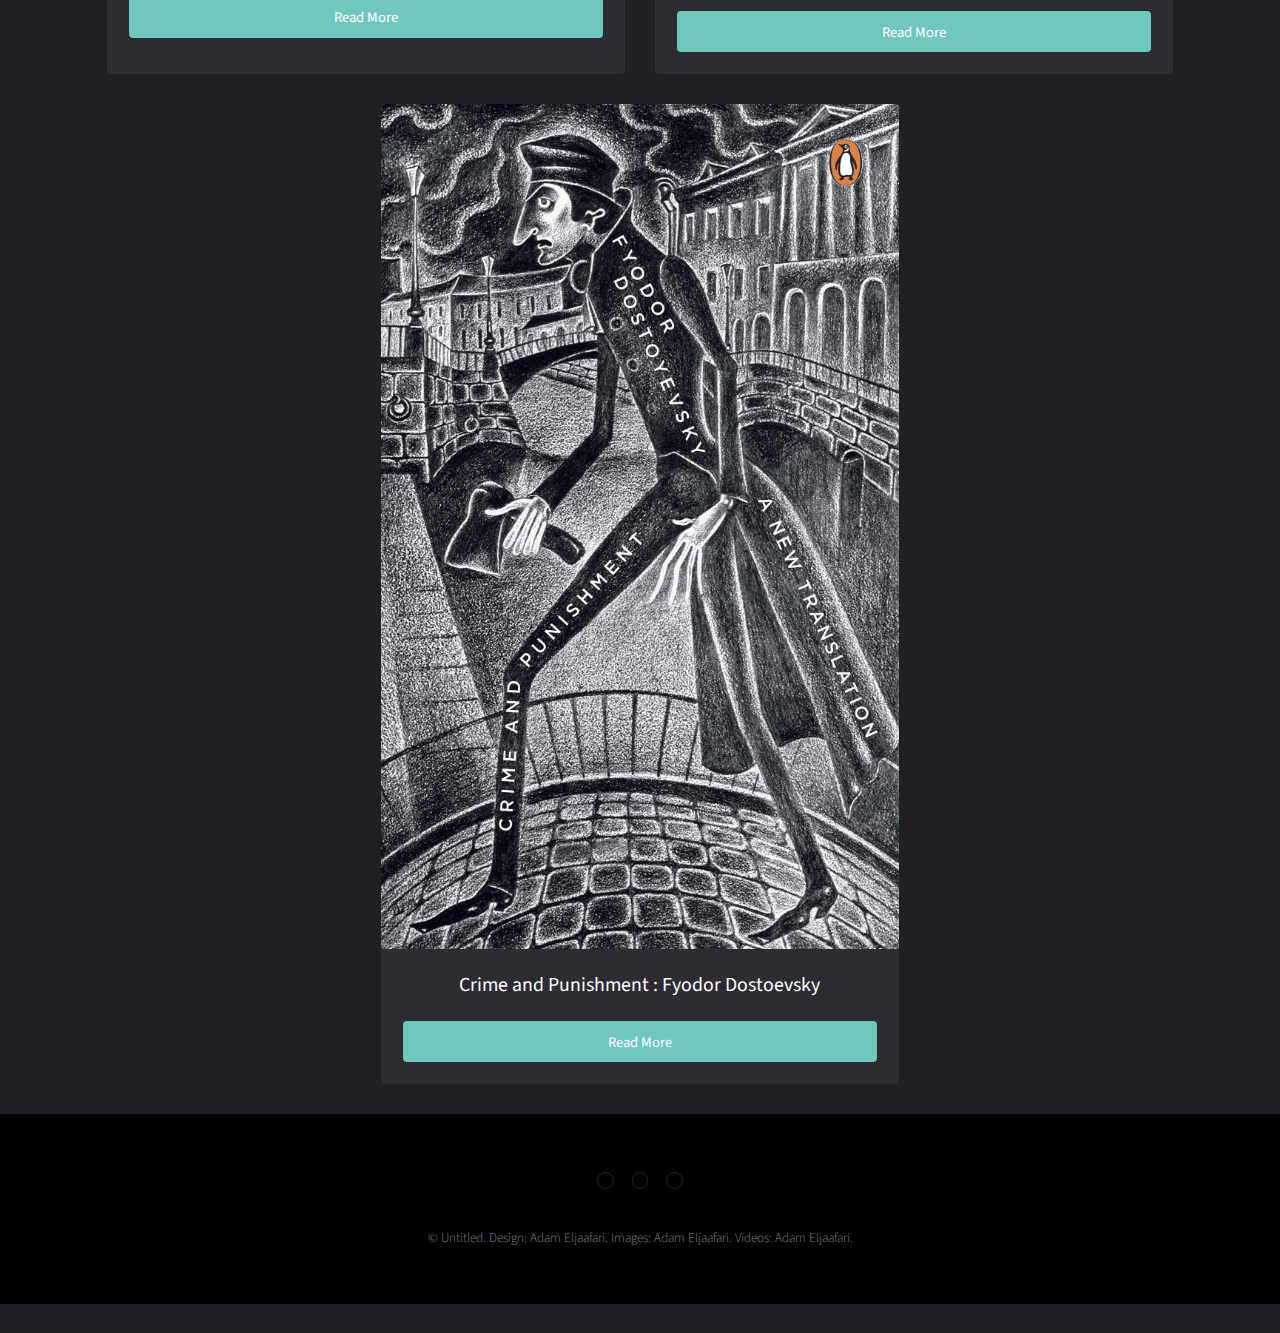
==== commit 42b2d74b: "Add files via upload" ====
--- a/index.html
+++ b/index.html
@@ -26,7 +26,7 @@
 							<h1>Books reviewed by Adam El-Jaafari</h1>
 							<p>This website is heavily experimental,I'm very busy so this is a side project.But my Goal is to make this an Electronics/Informations Engeneering website with programming and book reviews.I challenged myself to read more this year and so i think by making a website to update the progress of my reading and include other aspects of my life which really intrest me onto this page would be a cool project.So far only book content is on this website but soon I'll add some Electronics content!
 							</p>
-							<p>Hope you enjoy!</p>
+							<p>Enjoy!</p>
 						</header>
 						<a href="#main" class="more">Learn More</a>
 					</div>
@@ -95,4 +95,4 @@
 			<script src="assets/js/main.js"></script>
 
 	</body>
-</html>
+</html>--- a/assets/css/main.css
+++ b/assets/css/main.css
@@ -17,6 +17,9 @@
 		font-size: 100%;
 		font: inherit;
 		vertical-align: baseline;
+	
+			text-align: center;
+		  
 	}
 
 	article, aside, details, figcaption, figure, footer, header, hgroup, menu, nav, section {
@@ -1177,6 +1180,7 @@
 		overflow: hidden;
 	}
 
+
 		#banner .inner {
 			text-align: center;
 			position: relative;
@@ -1365,7 +1369,7 @@
 
 	#footer {
 		padding: 4em 0 2em 0;
-		background-color: #1b1b1f;
+		background-color: #000000;
 		text-align: center;
 	}
 
@@ -1404,4 +1408,4 @@
 				padding: 3em 0 1em 0;
 			}
 
-		}+		}
